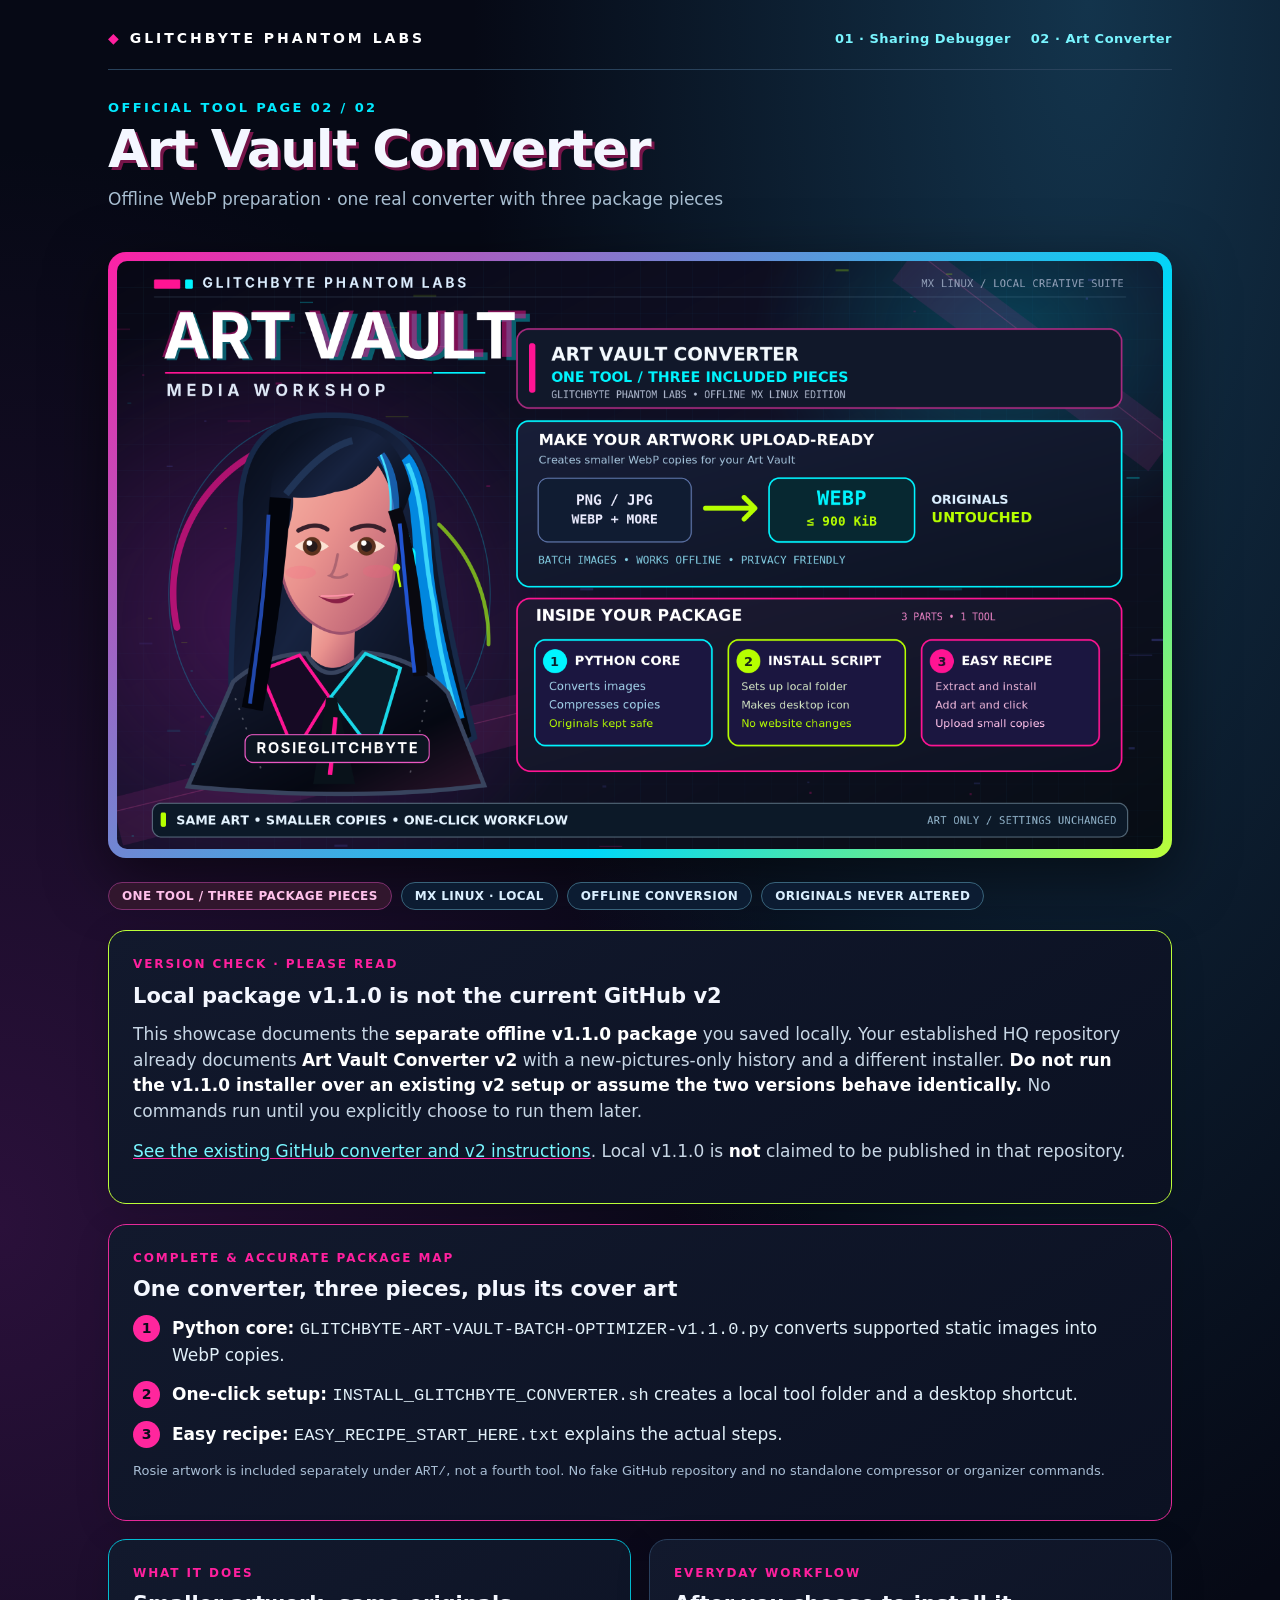
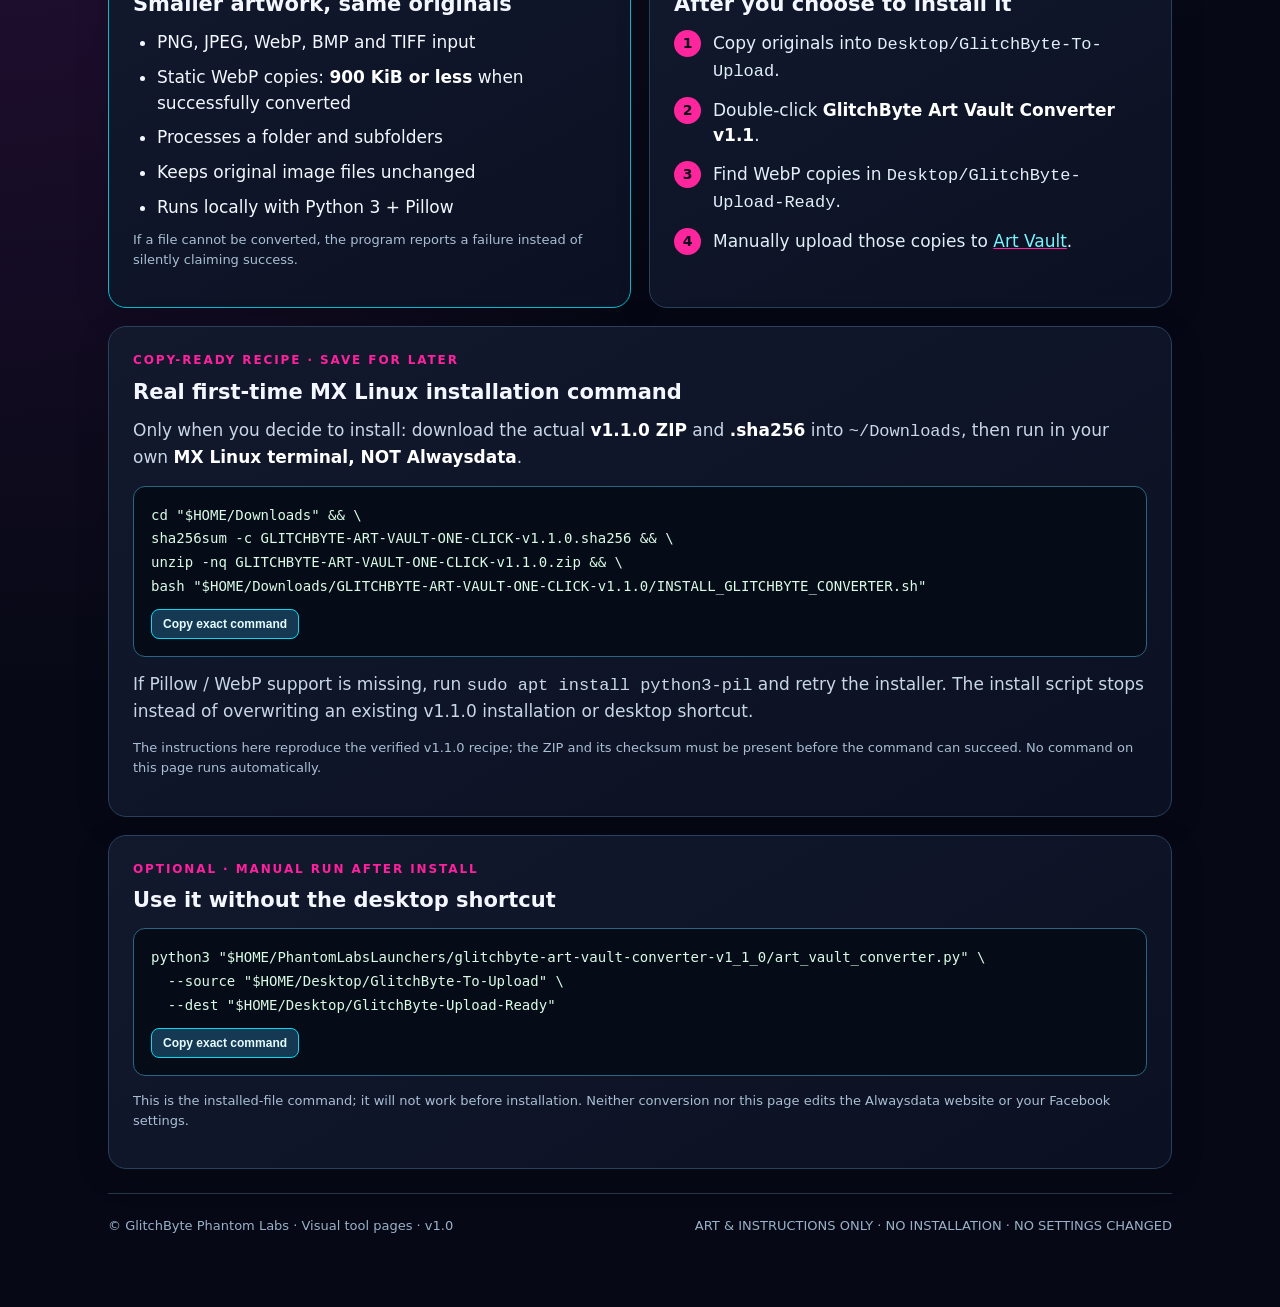
==== docs/creative-utilities-showcase-v1.0.1/02-ART-VAULT-CONVERTER/index.html @ a40c537d "Add files via upload" ====
<!doctype html><html lang="en"><head><meta charset="utf-8"><meta name="viewport" content="width=device-width,initial-scale=1"><title>Art Vault Converter | GlitchByte Phantom Labs</title><style>
:root{--ink:#f4f7ff;--muted:#a8bed1;--cyan:#02eaff;--pink:#ff209e;--lime:#bcff39;--navy:#090d1b;--border:#29405e}
*{box-sizing:border-box}html{scroll-behavior:smooth}body{margin:0;background:radial-gradient(ellipse at 85% 0%,#13344c 0%,transparent 40%),radial-gradient(ellipse at 0% 42%,#2a103a 0%,transparent 45%),#060915;color:var(--ink);font:17px/1.52 'DejaVu Sans','Arial',sans-serif}
a{color:#79f5ff;text-decoration-color:var(--pink)}.wrap{max-width:1120px;margin:0 auto;padding:28px 28px 55px}.top{display:flex;justify-content:space-between;align-items:center;gap:16px;border-bottom:1px solid #29425b;padding-bottom:20px}.brand{font-size:14px;letter-spacing:3px;font-weight:900;text-transform:uppercase;color:white}.brand span{color:var(--pink)}.topnav{display:flex;gap:20px;flex-wrap:wrap;font-size:13px}.topnav a{font-weight:700;text-decoration:none;letter-spacing:.5px}.eyebrow{font-size:13px;letter-spacing:2.4px;font-weight:800;color:var(--cyan);text-transform:uppercase}.header{padding:28px 0 16px}.header h1{font-weight:900;font-size:clamp(32px,4.5vw,52px);line-height:1.06;letter-spacing:-1.5px;margin:4px 0 10px;text-shadow:3px 3px 0 #761449}.header p{color:var(--muted);margin:0;font-size:17px}.chiprow{display:flex;gap:9px;flex-wrap:wrap;margin-top:18px}.chip{border:1px solid #38637a;background:#0c1c32;border-radius:20px;padding:6px 13px;font:800 12px 'DejaVu Sans',sans-serif;color:#daefff;letter-spacing:.4px}.chip.rose{border-color:#7c2e6d;background:#31162d;color:#ffc1eb}.hero{margin:23px 0 24px;padding:9px;background:linear-gradient(135deg,#fd21a5,#01d7f8 65%,#bcff39);border-radius:18px;box-shadow:0 18px 60px #0008}.hero img{display:block;width:100%;height:auto;border-radius:10px}.hero-caption{font-size:12px;color:#acc6d5;text-align:right;margin-top:7px}.row{display:grid;grid-template-columns:1fr 1fr;gap:18px}.panel{border:1px solid var(--border);background:linear-gradient(150deg,#12192d 0%,#0b1122 100%);border-radius:18px;padding:24px;min-width:0;box-shadow:0 8px 35px #0002}.panel.accent{border-color:#e62a9a}.panel.cyan{border-color:#02bbd1}.panel h2{font-size:21px;line-height:1.25;margin:0 0 13px}.panel h3{font-size:16px;margin:15px 0 8px;color:#bceef8}.panel p{color:#c8d7e6;margin:0 0 14px}.panel ul,.panel ol{padding-left:24px;margin:8px 0 2px}.panel li{margin-bottom:9px}.panel b{color:white}.wide{grid-column:1/-1}.kicker{color:var(--pink);text-transform:uppercase;font-size:12px;font-weight:900;letter-spacing:1.9px;display:block;margin-bottom:9px}.count{display:inline-grid;place-items:center;background:#ff269d;color:#090d1b;border-radius:50%;height:27px;width:27px;font-size:14px;font-weight:900;flex:none}.line-item{display:flex;align-items:flex-start;gap:12px;margin:12px 0;color:#e0eff8}.line-item span:last-child{padding-top:1px}.file{border-left:3px solid var(--cyan);padding-left:14px;margin:15px 0;font-family:'DejaVu Sans Mono',monospace;color:#b7edf8;font-size:13px;overflow-wrap:anywhere}.codebox{border:1px solid #2b6580;background:#050c18;border-radius:12px;padding:17px;position:relative;margin:15px 0;color:#dbfae6}.codebox pre{white-space:pre-wrap;overflow-wrap:anywhere;word-break:break-word;font:14px/1.7 'DejaVu Sans Mono',monospace;margin:0}.copy{background:#163953;border:1px solid #08d8f3;color:#e6fbff;border-radius:8px;font-weight:800;font-size:12px;cursor:pointer;padding:7px 11px;margin-top:10px}.copy:focus-visible,a:focus-visible{outline:2px solid #bcff39;outline-offset:3px}.url{font:700 16px/1.5 'DejaVu Sans Mono',monospace;overflow-wrap:anywhere;color:#b3ffeb}.pink{color:var(--pink)}.teal{color:var(--cyan)}.green{color:var(--lime)}.foot{border-top:1px solid #27374b;margin-top:24px;padding:22px 0;color:#99b1c9;font-size:13px;display:flex;justify-content:space-between;flex-wrap:wrap;gap:12px}.btn{display:inline-flex;align-items:center;padding:12px 16px;border-radius:11px;color:#06101e;font-weight:900;background:linear-gradient(90deg,var(--cyan),#b2fbff);text-decoration:none}.btn:hover{filter:brightness(1.15)}.notice{padding:14px 16px;border-left:3px solid var(--lime);background:#152028;border-radius:7px;color:#dceee4}.small{font-size:13px!important;color:#a9bed5!important}.notes{line-height:1.7}
@media(max-width:680px){.wrap{padding:14px 14px 32px}.top{display:block}.topnav{margin-top:12px}.row{grid-template-columns:1fr}.wide{grid-column:1}.panel{padding:18px}.hero{padding:5px}.header h1{font-size:36px}.codebox pre{font-size:11px}}@media print{body{background:#080d19!important;-webkit-print-color-adjust:exact;print-color-adjust:exact}.wrap{padding:16px}.topnav,.copy{display:none}.panel{break-inside:avoid}.hero{break-inside:avoid}}
</style></head><body><main class="wrap"><header class="top"><div class="brand"><span>◆</span> GLITCHBYTE PHANTOM LABS</div><nav class="topnav"><a href="../01-FACEBOOK-SHARING-DEBUGGER/index.html">01 · Sharing Debugger</a><a href="../02-ART-VAULT-CONVERTER/index.html">02 · Art Converter</a></nav></header><section class="header"><div class="eyebrow">OFFICIAL TOOL PAGE 02 / 02</div><h1>Art Vault Converter</h1><p>Offline WebP preparation · one real converter with three package pieces</p></section><section class="hero"><img src="assets/ART-VAULT-CONVERTER-OFFICIAL.png" alt="Original GlitchByte Rosie-approved tool artwork"></section><div class="chiprow"><span class="chip rose">ONE TOOL / THREE PACKAGE PIECES</span><span class="chip">MX LINUX · LOCAL</span><span class="chip">OFFLINE CONVERSION</span><span class="chip">ORIGINALS NEVER ALTERED</span></div><section class="panel" style="margin-top:20px;border-color:#bcff39"><span class="kicker">VERSION CHECK · PLEASE READ</span><h2>Local package v1.1.0 is not the current GitHub v2</h2><p>This showcase documents the <b>separate offline v1.1.0 package</b> you saved locally. Your established HQ repository already documents <b>Art Vault Converter v2</b> with a new-pictures-only history and a different installer. <b>Do not run the v1.1.0 installer over an existing v2 setup or assume the two versions behave identically.</b> No commands run until you explicitly choose to run them later.</p><p><a href="https://github.com/Hellfire13666/glitchbyte-phantom-labs/tree/main/tools/glitchbyte-art-vault-converter">See the existing GitHub converter and v2 instructions</a>. Local v1.1.0 is <b>not</b> claimed to be published in that repository.</p></section><div class="row" style="margin-top:20px"><section class="panel accent wide"><span class="kicker">COMPLETE & ACCURATE PACKAGE MAP</span><h2>One converter, three pieces, plus its cover art</h2><div class="line-item"><span class="count">1</span><span><b>Python core:</b> <code>GLITCHBYTE-ART-VAULT-BATCH-OPTIMIZER-v1.1.0.py</code> converts supported static images into WebP copies.</span></div><div class="line-item"><span class="count">2</span><span><b>One-click setup:</b> <code>INSTALL_GLITCHBYTE_CONVERTER.sh</code> creates a local tool folder and a desktop shortcut.</span></div><div class="line-item"><span class="count">3</span><span><b>Easy recipe:</b> <code>EASY_RECIPE_START_HERE.txt</code> explains the actual steps.</span></div><p class="small">Rosie artwork is included separately under <code>ART/</code>, not a fourth tool. No fake GitHub repository and no standalone compressor or organizer commands.</p></section><section class="panel cyan"><span class="kicker">WHAT IT DOES</span><h2>Smaller artwork, same originals</h2><ul><li>PNG, JPEG, WebP, BMP and TIFF input</li><li>Static WebP copies: <b>900 KiB or less</b> when successfully converted</li><li>Processes a folder and subfolders</li><li>Keeps original image files unchanged</li><li>Runs locally with Python 3 + Pillow</li></ul><p class="small">If a file cannot be converted, the program reports a failure instead of silently claiming success.</p></section><section class="panel"><span class="kicker">EVERYDAY WORKFLOW</span><h2>After you choose to install it</h2><div class="line-item"><span class="count">1</span><span>Copy originals into <code>Desktop/GlitchByte-To-Upload</code>.</span></div><div class="line-item"><span class="count">2</span><span>Double-click <b>GlitchByte Art Vault Converter v1.1</b>.</span></div><div class="line-item"><span class="count">3</span><span>Find WebP copies in <code>Desktop/GlitchByte-Upload-Ready</code>.</span></div><div class="line-item"><span class="count">4</span><span>Manually upload those copies to <a href="https://glitchbyte.alwaysdata.net/crew/gallery" target="_blank" rel="noopener noreferrer">Art Vault</a>.</span></div></section><section class="panel wide"><span class="kicker">COPY-READY RECIPE · SAVE FOR LATER</span><h2>Real first-time MX Linux installation command</h2><p>Only when you decide to install: download the actual <b>v1.1.0 ZIP</b> and <b>.sha256</b> into <code>~/Downloads</code>, then run in your own <b>MX Linux terminal, NOT Alwaysdata</b>.</p><div class="codebox"><pre id="installer">cd &quot;$HOME/Downloads&quot; &amp;&amp; \
sha256sum -c GLITCHBYTE-ART-VAULT-ONE-CLICK-v1.1.0.sha256 &amp;&amp; \
unzip -nq GLITCHBYTE-ART-VAULT-ONE-CLICK-v1.1.0.zip &amp;&amp; \
bash &quot;$HOME/Downloads/GLITCHBYTE-ART-VAULT-ONE-CLICK-v1.1.0/INSTALL_GLITCHBYTE_CONVERTER.sh&quot;</pre><button class="copy" onclick="copyCmd('installer',this)">Copy exact command</button></div><p>If Pillow / WebP support is missing, run <code>sudo apt install python3-pil</code> and retry the installer. The install script stops instead of overwriting an existing v1.1.0 installation or desktop shortcut.</p><p class="small">The instructions here reproduce the verified v1.1.0 recipe; the ZIP and its checksum must be present before the command can succeed. No command on this page runs automatically.</p></section><section class="panel wide"><span class="kicker">OPTIONAL · MANUAL RUN AFTER INSTALL</span><h2>Use it without the desktop shortcut</h2><div class="codebox"><pre id="manual">python3 &quot;$HOME/PhantomLabsLaunchers/glitchbyte-art-vault-converter-v1_1_0/art_vault_converter.py&quot; \
  --source &quot;$HOME/Desktop/GlitchByte-To-Upload&quot; \
  --dest &quot;$HOME/Desktop/GlitchByte-Upload-Ready&quot;</pre><button class="copy" onclick="copyCmd('manual',this)">Copy exact command</button></div><p class="small">This is the installed-file command; it will not work before installation. Neither conversion nor this page edits the Alwaysdata website or your Facebook settings.</p></section></div><footer class="foot"><span>© GlitchByte Phantom Labs · Visual tool pages · v1.0</span><span>ART & INSTRUCTIONS ONLY · NO INSTALLATION · NO SETTINGS CHANGED</span></footer></main><script>function copyCmd(id,btn){const text=document.getElementById(id).innerText;function done(){btn.textContent='Copied';setTimeout(()=>btn.textContent='Copy exact command',1800)} if(navigator.clipboard&&window.isSecureContext){navigator.clipboard.writeText(text).then(done).catch(()=>fallback())}else fallback();function fallback(){const t=document.createElement('textarea');t.value=text;document.body.appendChild(t);t.select();if(document.execCommand('copy'))done();else btn.textContent='Select and copy the command';t.remove()}}</script></body></html>
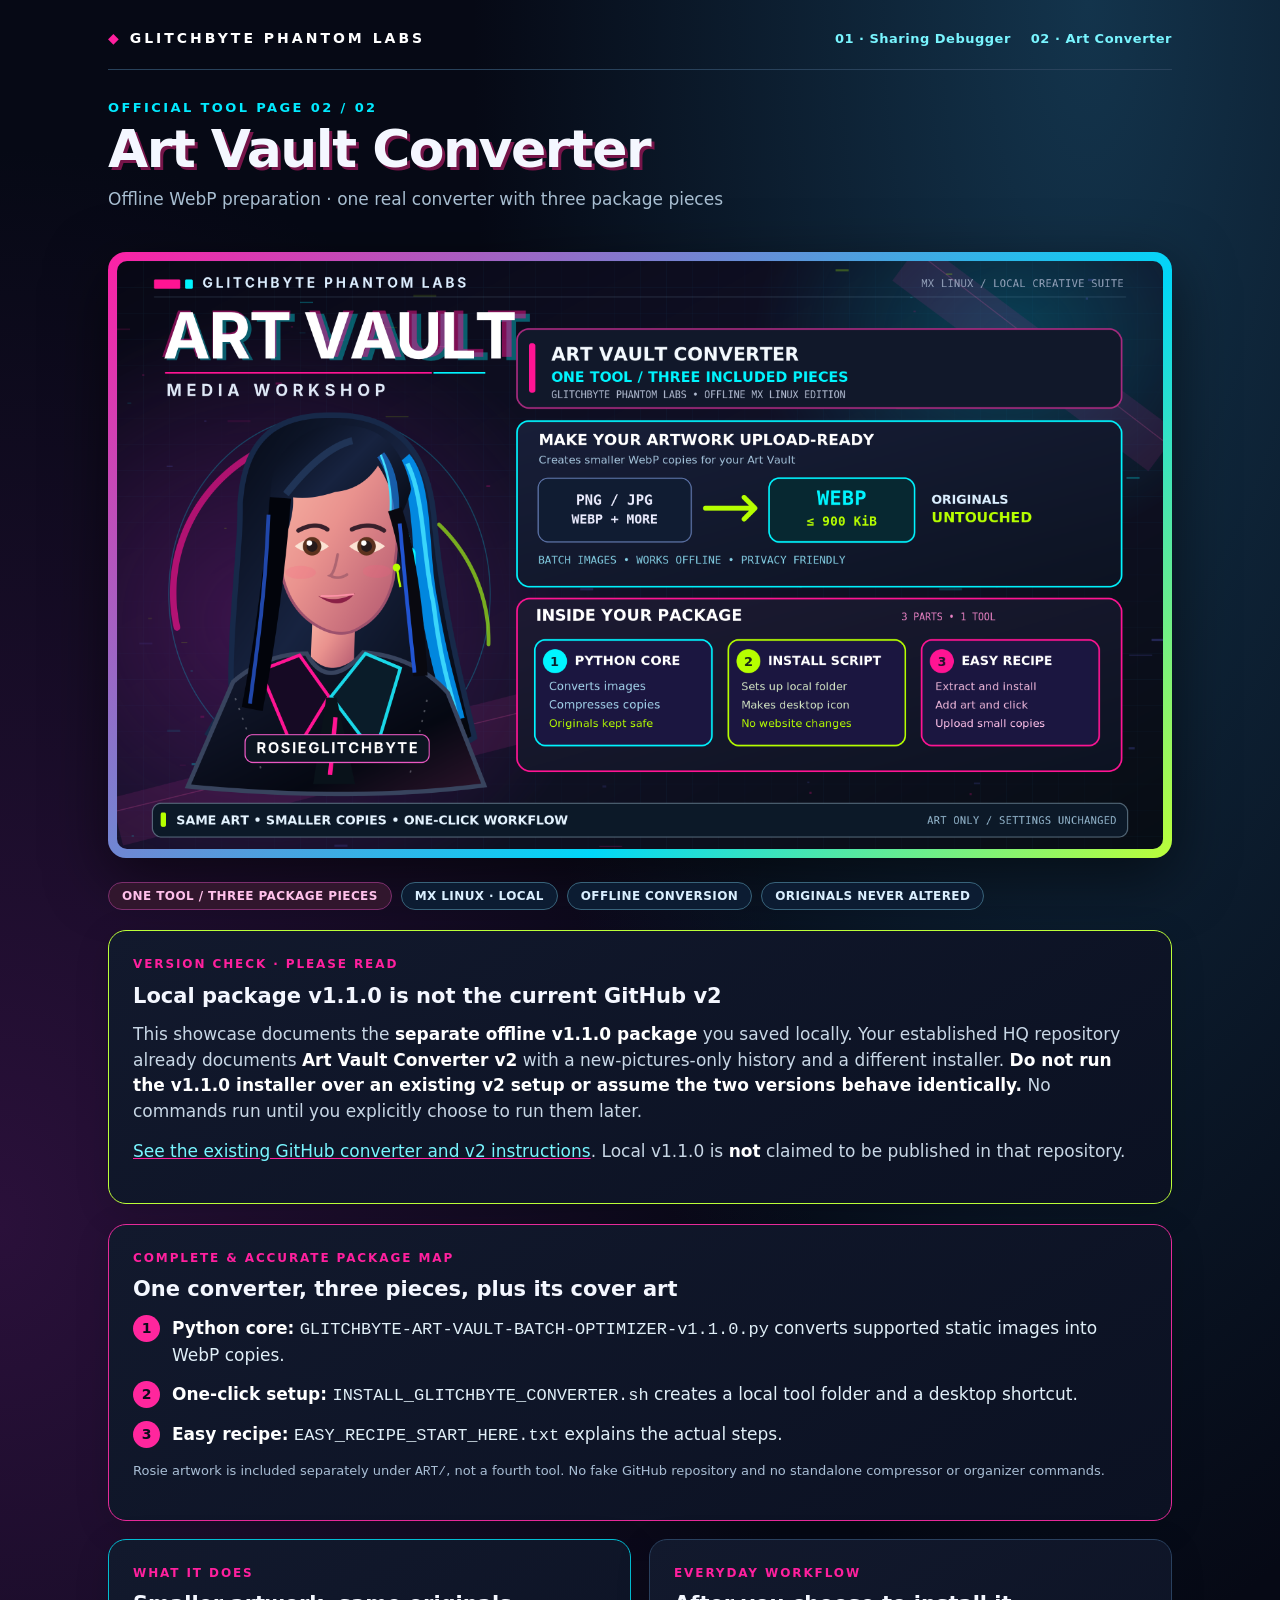
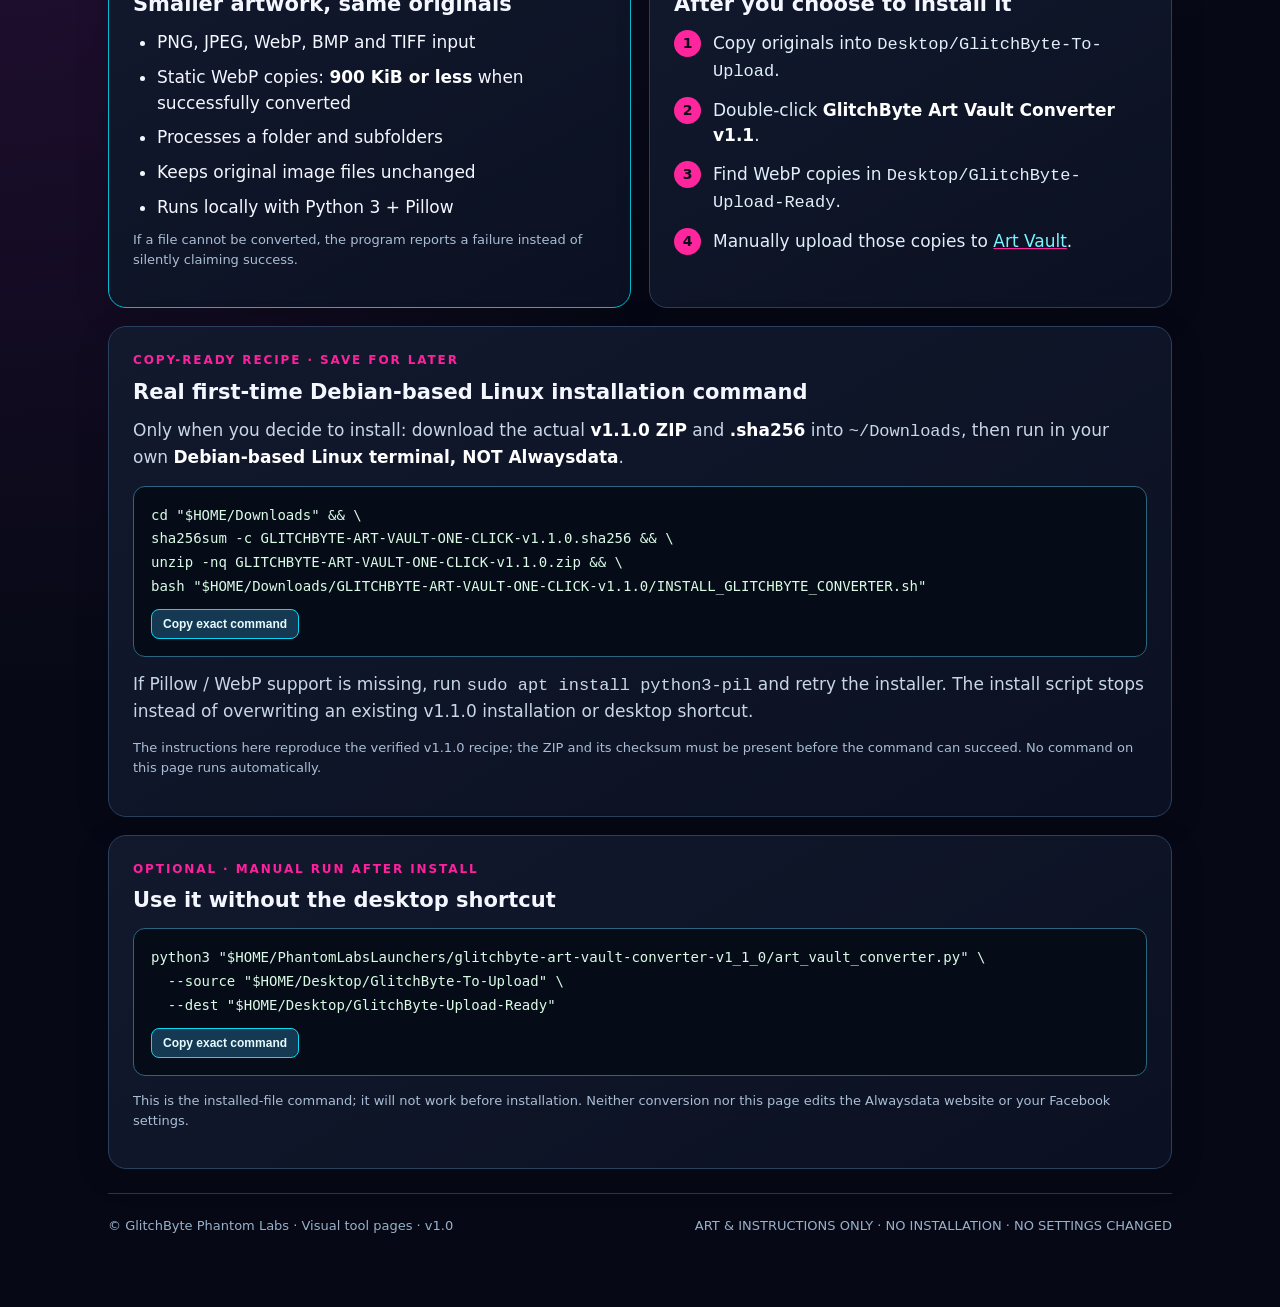
==== commit d50f7384: "Update tool documentation" ====
--- a/docs/creative-utilities-showcase-v1.0.1/02-ART-VAULT-CONVERTER/index.html
+++ b/docs/creative-utilities-showcase-v1.0.1/02-ART-VAULT-CONVERTER/index.html
@@ -3,7 +3,7 @@
 *{box-sizing:border-box}html{scroll-behavior:smooth}body{margin:0;background:radial-gradient(ellipse at 85% 0%,#13344c 0%,transparent 40%),radial-gradient(ellipse at 0% 42%,#2a103a 0%,transparent 45%),#060915;color:var(--ink);font:17px/1.52 'DejaVu Sans','Arial',sans-serif}
 a{color:#79f5ff;text-decoration-color:var(--pink)}.wrap{max-width:1120px;margin:0 auto;padding:28px 28px 55px}.top{display:flex;justify-content:space-between;align-items:center;gap:16px;border-bottom:1px solid #29425b;padding-bottom:20px}.brand{font-size:14px;letter-spacing:3px;font-weight:900;text-transform:uppercase;color:white}.brand span{color:var(--pink)}.topnav{display:flex;gap:20px;flex-wrap:wrap;font-size:13px}.topnav a{font-weight:700;text-decoration:none;letter-spacing:.5px}.eyebrow{font-size:13px;letter-spacing:2.4px;font-weight:800;color:var(--cyan);text-transform:uppercase}.header{padding:28px 0 16px}.header h1{font-weight:900;font-size:clamp(32px,4.5vw,52px);line-height:1.06;letter-spacing:-1.5px;margin:4px 0 10px;text-shadow:3px 3px 0 #761449}.header p{color:var(--muted);margin:0;font-size:17px}.chiprow{display:flex;gap:9px;flex-wrap:wrap;margin-top:18px}.chip{border:1px solid #38637a;background:#0c1c32;border-radius:20px;padding:6px 13px;font:800 12px 'DejaVu Sans',sans-serif;color:#daefff;letter-spacing:.4px}.chip.rose{border-color:#7c2e6d;background:#31162d;color:#ffc1eb}.hero{margin:23px 0 24px;padding:9px;background:linear-gradient(135deg,#fd21a5,#01d7f8 65%,#bcff39);border-radius:18px;box-shadow:0 18px 60px #0008}.hero img{display:block;width:100%;height:auto;border-radius:10px}.hero-caption{font-size:12px;color:#acc6d5;text-align:right;margin-top:7px}.row{display:grid;grid-template-columns:1fr 1fr;gap:18px}.panel{border:1px solid var(--border);background:linear-gradient(150deg,#12192d 0%,#0b1122 100%);border-radius:18px;padding:24px;min-width:0;box-shadow:0 8px 35px #0002}.panel.accent{border-color:#e62a9a}.panel.cyan{border-color:#02bbd1}.panel h2{font-size:21px;line-height:1.25;margin:0 0 13px}.panel h3{font-size:16px;margin:15px 0 8px;color:#bceef8}.panel p{color:#c8d7e6;margin:0 0 14px}.panel ul,.panel ol{padding-left:24px;margin:8px 0 2px}.panel li{margin-bottom:9px}.panel b{color:white}.wide{grid-column:1/-1}.kicker{color:var(--pink);text-transform:uppercase;font-size:12px;font-weight:900;letter-spacing:1.9px;display:block;margin-bottom:9px}.count{display:inline-grid;place-items:center;background:#ff269d;color:#090d1b;border-radius:50%;height:27px;width:27px;font-size:14px;font-weight:900;flex:none}.line-item{display:flex;align-items:flex-start;gap:12px;margin:12px 0;color:#e0eff8}.line-item span:last-child{padding-top:1px}.file{border-left:3px solid var(--cyan);padding-left:14px;margin:15px 0;font-family:'DejaVu Sans Mono',monospace;color:#b7edf8;font-size:13px;overflow-wrap:anywhere}.codebox{border:1px solid #2b6580;background:#050c18;border-radius:12px;padding:17px;position:relative;margin:15px 0;color:#dbfae6}.codebox pre{white-space:pre-wrap;overflow-wrap:anywhere;word-break:break-word;font:14px/1.7 'DejaVu Sans Mono',monospace;margin:0}.copy{background:#163953;border:1px solid #08d8f3;color:#e6fbff;border-radius:8px;font-weight:800;font-size:12px;cursor:pointer;padding:7px 11px;margin-top:10px}.copy:focus-visible,a:focus-visible{outline:2px solid #bcff39;outline-offset:3px}.url{font:700 16px/1.5 'DejaVu Sans Mono',monospace;overflow-wrap:anywhere;color:#b3ffeb}.pink{color:var(--pink)}.teal{color:var(--cyan)}.green{color:var(--lime)}.foot{border-top:1px solid #27374b;margin-top:24px;padding:22px 0;color:#99b1c9;font-size:13px;display:flex;justify-content:space-between;flex-wrap:wrap;gap:12px}.btn{display:inline-flex;align-items:center;padding:12px 16px;border-radius:11px;color:#06101e;font-weight:900;background:linear-gradient(90deg,var(--cyan),#b2fbff);text-decoration:none}.btn:hover{filter:brightness(1.15)}.notice{padding:14px 16px;border-left:3px solid var(--lime);background:#152028;border-radius:7px;color:#dceee4}.small{font-size:13px!important;color:#a9bed5!important}.notes{line-height:1.7}
 @media(max-width:680px){.wrap{padding:14px 14px 32px}.top{display:block}.topnav{margin-top:12px}.row{grid-template-columns:1fr}.wide{grid-column:1}.panel{padding:18px}.hero{padding:5px}.header h1{font-size:36px}.codebox pre{font-size:11px}}@media print{body{background:#080d19!important;-webkit-print-color-adjust:exact;print-color-adjust:exact}.wrap{padding:16px}.topnav,.copy{display:none}.panel{break-inside:avoid}.hero{break-inside:avoid}}
-</style></head><body><main class="wrap"><header class="top"><div class="brand"><span>◆</span> GLITCHBYTE PHANTOM LABS</div><nav class="topnav"><a href="../01-FACEBOOK-SHARING-DEBUGGER/index.html">01 · Sharing Debugger</a><a href="../02-ART-VAULT-CONVERTER/index.html">02 · Art Converter</a></nav></header><section class="header"><div class="eyebrow">OFFICIAL TOOL PAGE 02 / 02</div><h1>Art Vault Converter</h1><p>Offline WebP preparation · one real converter with three package pieces</p></section><section class="hero"><img src="assets/ART-VAULT-CONVERTER-OFFICIAL.png" alt="Original GlitchByte Rosie-approved tool artwork"></section><div class="chiprow"><span class="chip rose">ONE TOOL / THREE PACKAGE PIECES</span><span class="chip">MX LINUX · LOCAL</span><span class="chip">OFFLINE CONVERSION</span><span class="chip">ORIGINALS NEVER ALTERED</span></div><section class="panel" style="margin-top:20px;border-color:#bcff39"><span class="kicker">VERSION CHECK · PLEASE READ</span><h2>Local package v1.1.0 is not the current GitHub v2</h2><p>This showcase documents the <b>separate offline v1.1.0 package</b> you saved locally. Your established HQ repository already documents <b>Art Vault Converter v2</b> with a new-pictures-only history and a different installer. <b>Do not run the v1.1.0 installer over an existing v2 setup or assume the two versions behave identically.</b> No commands run until you explicitly choose to run them later.</p><p><a href="https://github.com/Hellfire13666/glitchbyte-phantom-labs/tree/main/tools/glitchbyte-art-vault-converter">See the existing GitHub converter and v2 instructions</a>. Local v1.1.0 is <b>not</b> claimed to be published in that repository.</p></section><div class="row" style="margin-top:20px"><section class="panel accent wide"><span class="kicker">COMPLETE & ACCURATE PACKAGE MAP</span><h2>One converter, three pieces, plus its cover art</h2><div class="line-item"><span class="count">1</span><span><b>Python core:</b> <code>GLITCHBYTE-ART-VAULT-BATCH-OPTIMIZER-v1.1.0.py</code> converts supported static images into WebP copies.</span></div><div class="line-item"><span class="count">2</span><span><b>One-click setup:</b> <code>INSTALL_GLITCHBYTE_CONVERTER.sh</code> creates a local tool folder and a desktop shortcut.</span></div><div class="line-item"><span class="count">3</span><span><b>Easy recipe:</b> <code>EASY_RECIPE_START_HERE.txt</code> explains the actual steps.</span></div><p class="small">Rosie artwork is included separately under <code>ART/</code>, not a fourth tool. No fake GitHub repository and no standalone compressor or organizer commands.</p></section><section class="panel cyan"><span class="kicker">WHAT IT DOES</span><h2>Smaller artwork, same originals</h2><ul><li>PNG, JPEG, WebP, BMP and TIFF input</li><li>Static WebP copies: <b>900 KiB or less</b> when successfully converted</li><li>Processes a folder and subfolders</li><li>Keeps original image files unchanged</li><li>Runs locally with Python 3 + Pillow</li></ul><p class="small">If a file cannot be converted, the program reports a failure instead of silently claiming success.</p></section><section class="panel"><span class="kicker">EVERYDAY WORKFLOW</span><h2>After you choose to install it</h2><div class="line-item"><span class="count">1</span><span>Copy originals into <code>Desktop/GlitchByte-To-Upload</code>.</span></div><div class="line-item"><span class="count">2</span><span>Double-click <b>GlitchByte Art Vault Converter v1.1</b>.</span></div><div class="line-item"><span class="count">3</span><span>Find WebP copies in <code>Desktop/GlitchByte-Upload-Ready</code>.</span></div><div class="line-item"><span class="count">4</span><span>Manually upload those copies to <a href="https://glitchbyte.alwaysdata.net/crew/gallery" target="_blank" rel="noopener noreferrer">Art Vault</a>.</span></div></section><section class="panel wide"><span class="kicker">COPY-READY RECIPE · SAVE FOR LATER</span><h2>Real first-time MX Linux installation command</h2><p>Only when you decide to install: download the actual <b>v1.1.0 ZIP</b> and <b>.sha256</b> into <code>~/Downloads</code>, then run in your own <b>MX Linux terminal, NOT Alwaysdata</b>.</p><div class="codebox"><pre id="installer">cd &quot;$HOME/Downloads&quot; &amp;&amp; \
+</style></head><body><main class="wrap"><header class="top"><div class="brand"><span>◆</span> GLITCHBYTE PHANTOM LABS</div><nav class="topnav"><a href="../01-FACEBOOK-SHARING-DEBUGGER/index.html">01 · Sharing Debugger</a><a href="../02-ART-VAULT-CONVERTER/index.html">02 · Art Converter</a></nav></header><section class="header"><div class="eyebrow">OFFICIAL TOOL PAGE 02 / 02</div><h1>Art Vault Converter</h1><p>Offline WebP preparation · one real converter with three package pieces</p></section><section class="hero"><img src="assets/ART-VAULT-CONVERTER-OFFICIAL.png" alt="Original GlitchByte Rosie-approved tool artwork"></section><div class="chiprow"><span class="chip rose">ONE TOOL / THREE PACKAGE PIECES</span><span class="chip">MX LINUX · LOCAL</span><span class="chip">OFFLINE CONVERSION</span><span class="chip">ORIGINALS NEVER ALTERED</span></div><section class="panel" style="margin-top:20px;border-color:#bcff39"><span class="kicker">VERSION CHECK · PLEASE READ</span><h2>Local package v1.1.0 is not the current GitHub v2</h2><p>This showcase documents the <b>separate offline v1.1.0 package</b> you saved locally. Your established HQ repository already documents <b>Art Vault Converter v2</b> with a new-pictures-only history and a different installer. <b>Do not run the v1.1.0 installer over an existing v2 setup or assume the two versions behave identically.</b> No commands run until you explicitly choose to run them later.</p><p><a href="https://github.com/Hellfire13666/glitchbyte-phantom-labs/tree/main/tools/glitchbyte-art-vault-converter">See the existing GitHub converter and v2 instructions</a>. Local v1.1.0 is <b>not</b> claimed to be published in that repository.</p></section><div class="row" style="margin-top:20px"><section class="panel accent wide"><span class="kicker">COMPLETE & ACCURATE PACKAGE MAP</span><h2>One converter, three pieces, plus its cover art</h2><div class="line-item"><span class="count">1</span><span><b>Python core:</b> <code>GLITCHBYTE-ART-VAULT-BATCH-OPTIMIZER-v1.1.0.py</code> converts supported static images into WebP copies.</span></div><div class="line-item"><span class="count">2</span><span><b>One-click setup:</b> <code>INSTALL_GLITCHBYTE_CONVERTER.sh</code> creates a local tool folder and a desktop shortcut.</span></div><div class="line-item"><span class="count">3</span><span><b>Easy recipe:</b> <code>EASY_RECIPE_START_HERE.txt</code> explains the actual steps.</span></div><p class="small">Rosie artwork is included separately under <code>ART/</code>, not a fourth tool. No fake GitHub repository and no standalone compressor or organizer commands.</p></section><section class="panel cyan"><span class="kicker">WHAT IT DOES</span><h2>Smaller artwork, same originals</h2><ul><li>PNG, JPEG, WebP, BMP and TIFF input</li><li>Static WebP copies: <b>900 KiB or less</b> when successfully converted</li><li>Processes a folder and subfolders</li><li>Keeps original image files unchanged</li><li>Runs locally with Python 3 + Pillow</li></ul><p class="small">If a file cannot be converted, the program reports a failure instead of silently claiming success.</p></section><section class="panel"><span class="kicker">EVERYDAY WORKFLOW</span><h2>After you choose to install it</h2><div class="line-item"><span class="count">1</span><span>Copy originals into <code>Desktop/GlitchByte-To-Upload</code>.</span></div><div class="line-item"><span class="count">2</span><span>Double-click <b>GlitchByte Art Vault Converter v1.1</b>.</span></div><div class="line-item"><span class="count">3</span><span>Find WebP copies in <code>Desktop/GlitchByte-Upload-Ready</code>.</span></div><div class="line-item"><span class="count">4</span><span>Manually upload those copies to <a href="https://glitchbyte.alwaysdata.net/crew/gallery" target="_blank" rel="noopener noreferrer">Art Vault</a>.</span></div></section><section class="panel wide"><span class="kicker">COPY-READY RECIPE · SAVE FOR LATER</span><h2>Real first-time Debian-based Linux installation command</h2><p>Only when you decide to install: download the actual <b>v1.1.0 ZIP</b> and <b>.sha256</b> into <code>~/Downloads</code>, then run in your own <b>Debian-based Linux terminal, NOT Alwaysdata</b>.</p><div class="codebox"><pre id="installer">cd &quot;$HOME/Downloads&quot; &amp;&amp; \
 sha256sum -c GLITCHBYTE-ART-VAULT-ONE-CLICK-v1.1.0.sha256 &amp;&amp; \
 unzip -nq GLITCHBYTE-ART-VAULT-ONE-CLICK-v1.1.0.zip &amp;&amp; \
 bash &quot;$HOME/Downloads/GLITCHBYTE-ART-VAULT-ONE-CLICK-v1.1.0/INSTALL_GLITCHBYTE_CONVERTER.sh&quot;</pre><button class="copy" onclick="copyCmd('installer',this)">Copy exact command</button></div><p>If Pillow / WebP support is missing, run <code>sudo apt install python3-pil</code> and retry the installer. The install script stops instead of overwriting an existing v1.1.0 installation or desktop shortcut.</p><p class="small">The instructions here reproduce the verified v1.1.0 recipe; the ZIP and its checksum must be present before the command can succeed. No command on this page runs automatically.</p></section><section class="panel wide"><span class="kicker">OPTIONAL · MANUAL RUN AFTER INSTALL</span><h2>Use it without the desktop shortcut</h2><div class="codebox"><pre id="manual">python3 &quot;$HOME/PhantomLabsLaunchers/glitchbyte-art-vault-converter-v1_1_0/art_vault_converter.py&quot; \
